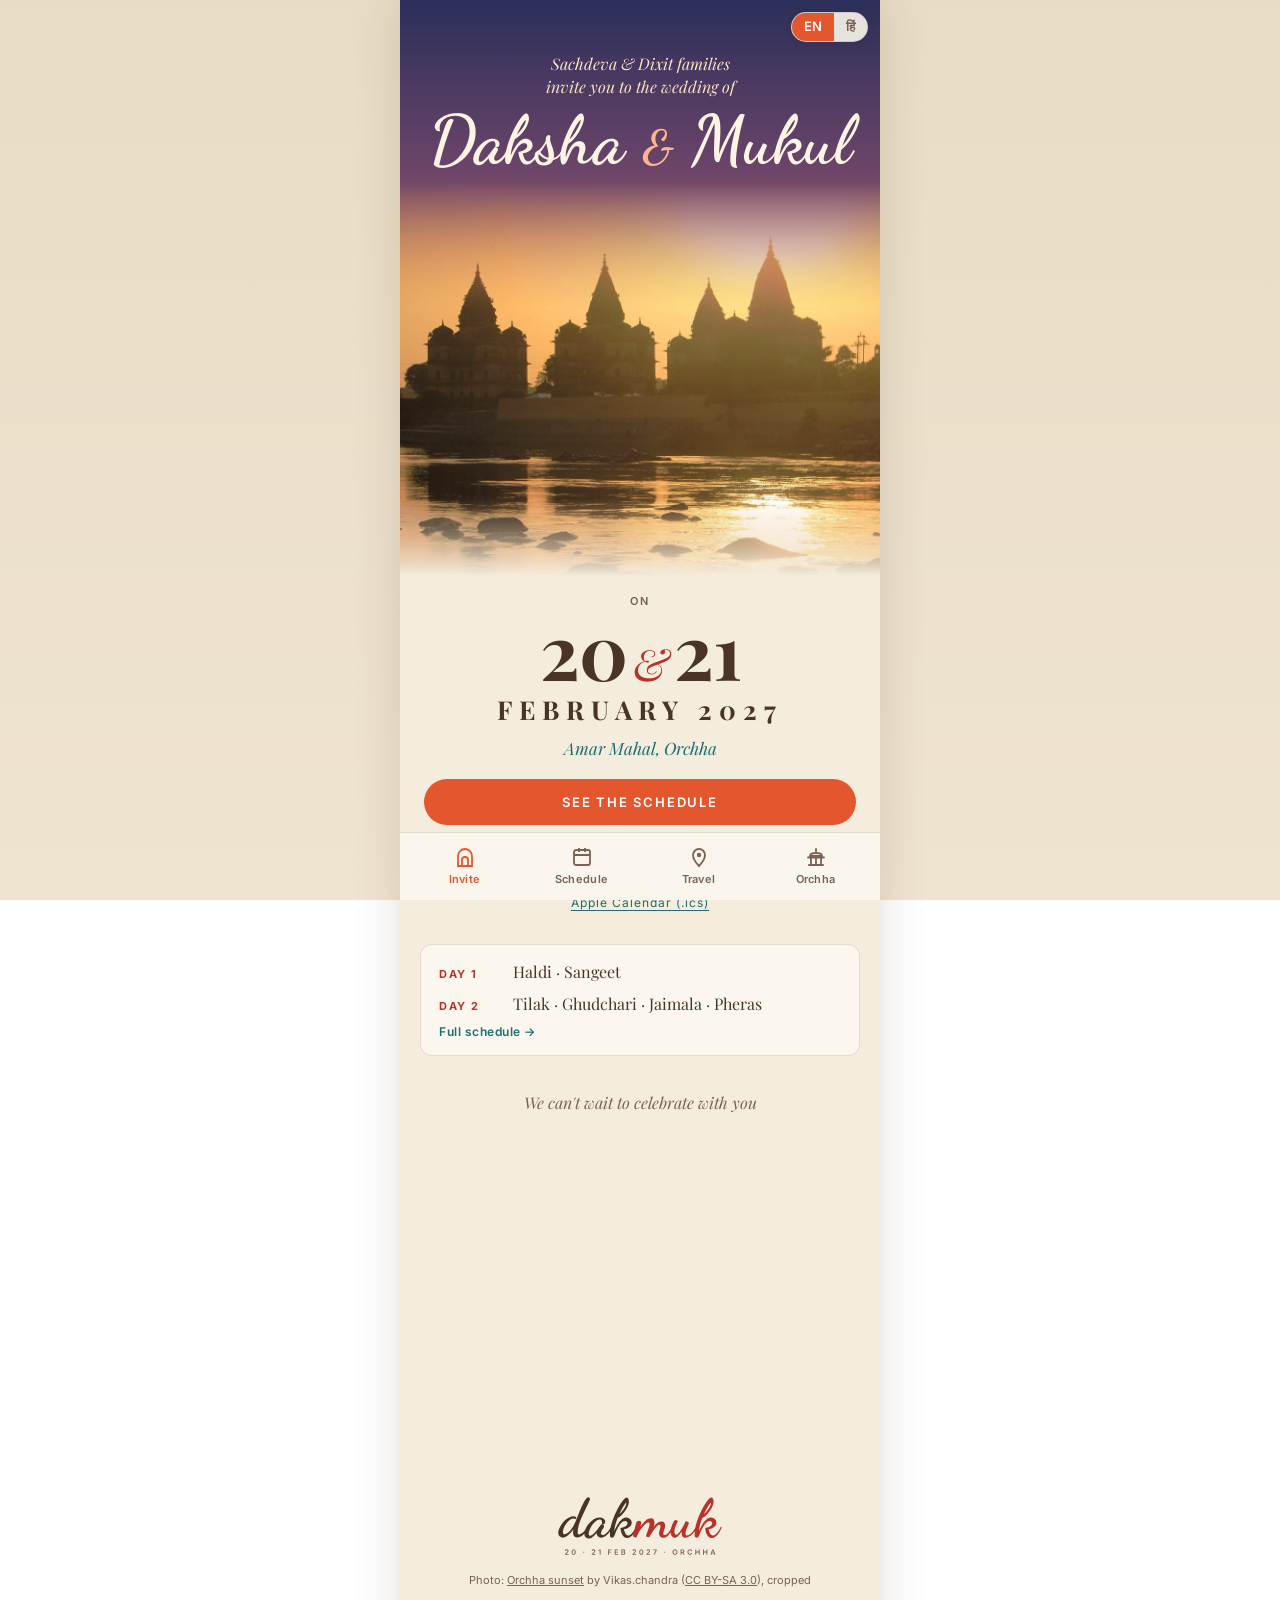
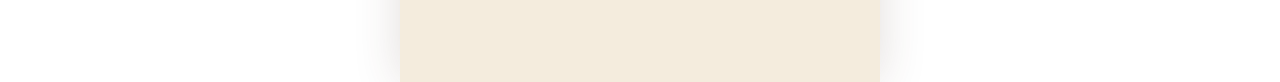
==== index.html @ 47b71c7d "Use Orchha sunset photo in hero and suggest trains on travel page Replace the drawn chhatri skyline " ====
<!DOCTYPE html>
<html lang="en">
<head>
  <meta charset="UTF-8" />
  <meta name="viewport" content="width=device-width, initial-scale=1.0, viewport-fit=cover" />
  <title>Daksha & Mukul — Wedding</title>
  <meta name="description" content="Sachdeva & Dixit families invite you — 20th & 21st February 2027, Amar Mahal, Orchha" />
  <meta property="og:title" content="Daksha & Mukul's Wedding" />
  <meta property="og:description" content="Sachdeva & Dixit families invite you — 20th & 21st February 2027, Amar Mahal, Orchha" />
  <meta property="og:type" content="website" />
  <meta property="og:url" content="https://dakmuk.in/" />
  <meta property="og:image" content="https://dakmuk.in/assets/img/og-chhatris.jpg" />
  <meta property="og:image:width" content="1200" />
  <meta property="og:image:height" content="630" />
  <meta name="theme-color" content="#2b2f5a" />
  <link rel="icon" href="data:image/svg+xml,%3Csvg xmlns='http://www.w3.org/2000/svg' viewBox='0 0 120 110'%3E%3Cg fill='%23b8322a'%3E%3Crect x='18' y='98' width='84' height='10'/%3E%3Crect x='27' y='60' width='6' height='38'/%3E%3Crect x='47' y='60' width='6' height='38'/%3E%3Crect x='67' y='60' width='6' height='38'/%3E%3Crect x='87' y='60' width='6' height='38'/%3E%3Cpath d='M12 62 L108 62 L99 54 L21 54 Z'/%3E%3Cpath d='M28 54 C28 22, 92 22, 92 54 Z'/%3E%3Ccircle cx='60' cy='14' r='5'/%3E%3C/g%3E%3C/svg%3E" />
  <link rel="alternate" hreflang="hi" href="https://dakmuk.in/hi/" />
  <link rel="preconnect" href="https://fonts.googleapis.com" />
  <link rel="preconnect" href="https://fonts.gstatic.com" crossorigin />
  <link href="https://fonts.googleapis.com/css2?family=Playfair+Display:ital,wght@0,400;0,700;1,400&family=Dancing+Script:wght@600;700&family=Inter:wght@400;500;600;700&display=swap" rel="stylesheet" />
  <link rel="stylesheet" href="/assets/site.css" />
</head>
<body>

  <nav class="lang-switch" aria-label="Language">
    <a href="/" aria-current="true">EN</a>
    <a href="/hi/" lang="hi" hreflang="hi">हिं</a>
  </nav>

  <!-- Falling palash petals -->
  <div class="petals" aria-hidden="true">
    <div class="petal"></div><div class="petal"></div><div class="petal"></div>
    <div class="petal"></div><div class="petal"></div><div class="petal"></div>
  </div>

  <main>
    <!-- Dusk over the chhatris -->
    <header class="hero">
      <p class="invite-line rise">Sachdeva &amp; Dixit families<br>invite you to the wedding of</p>
      <h1 class="names rise rise-2">Daksha <span>&amp;</span> Mukul</h1>
    </header>

    <!-- Date -->
    <div class="date-block rise rise-3">
      <p class="kicker">on</p>
      <p class="date-big">20<span>&amp;</span>21</p>
      <p class="date-month">FEBRUARY 2027</p>
      <p class="place">Amar Mahal, Orchha</p>
    </div>

    <div class="actions">
      <a class="btn btn-fill" href="/schedule/">See the schedule</a>
      <a class="btn btn-line" href="https://calendar.google.com/calendar/render?action=TEMPLATE&amp;text=Daksha+%26+Mukul%27s+Wedding&amp;dates=20270220/20270222&amp;ctz=Asia/Kolkata&amp;details=Sachdeva+%26+Dixit+families+invite+you+to+the+wedding.+Schedule+at+dakmuk.in&amp;location=Amar+Mahal%2C+Orchha%2C+Madhya+Pradesh" target="_blank" rel="noopener">Add to Google Calendar</a>
      <button class="text-link" id="ics-btn" type="button">Apple Calendar (.ics)</button>
    </div>

    <!-- Two days at a glance -->
    <a class="glance" href="/schedule/">
      <div class="glance-row"><b>Day 1</b><span>Haldi · Sangeet</span></div>
      <div class="glance-row"><b>Day 2</b><span>Tilak · Ghudchari · Jaimala · Pheras</span></div>
      <span class="glance-more">Full schedule →</span>
    </a>

    <p class="closing-line">We can't wait to celebrate with you</p>

    <!-- Daksha & Mukul in the grass -->
    <div class="couple" id="couple">
      <img src="/couple.jpg" alt="Daksha and Mukul lying in the grass — illustration by Daksha" />
      <p class="couple-hint">tap us ♥</p>
    </div>

    <footer class="footer">
      <img class="logo" src="/assets/logo-lockup.svg" alt="dakmuk — 20 · 21 Feb 2027 · Orchha" width="170" height="64" />
      <p class="photo-credit">Photo: <a href="https://commons.wikimedia.org/wiki/File:Orchha_sunset.jpg" target="_blank" rel="noopener">Orchha sunset</a> by Vikas.chandra (<a href="https://creativecommons.org/licenses/by-sa/3.0/" target="_blank" rel="noopener">CC BY-SA 3.0</a>), cropped</p>
    </footer>
  </main>

  <nav class="tabbar" aria-label="Pages">
    <a class="tab" href="/" aria-current="page"><svg aria-hidden="true"><use href="/assets/icons.svg#i-invite" /></svg>Invite</a>
    <a class="tab" href="/schedule/"><svg aria-hidden="true"><use href="/assets/icons.svg#i-cal" /></svg>Schedule</a>
    <a class="tab" href="/travel/"><svg aria-hidden="true"><use href="/assets/icons.svg#i-pin" /></svg>Travel</a>
    <a class="tab" href="/orchha/"><svg aria-hidden="true"><use href="/assets/icons.svg#i-chhatri" /></svg>Orchha</a>
  </nav>

  <script src="/assets/site.js"></script>
</body>
</html>
---- assets/site.css ----
/* dakmuk.in — wedding site
   Palash & stone: plaster and sandstone grounds, palash orange for actions and petals,
   sindoor for headings, peacock teal for small details. Day 1 mustard, Day 2 sindoor. */

:root {
  --plaster: #f4ecdd;
  --whitewash: #fbf7ee;
  --sand: #c9a36a;
  --ink: #4a3426;
  --ink-soft: #7a6252;
  --palash: #e4572e;
  --sindoor: #b8322a;
  --peacock: #1f6e73;
  --mustard-wash: #f7e6ad;
  --sindoor-wash: #f4d8cd;
  --rule: rgba(74, 52, 38, 0.14);

  --serif: 'Playfair Display', Georgia, serif;
  --script: 'Dancing Script', 'Brush Script MT', cursive;
  --sans: 'Inter', system-ui, -apple-system, sans-serif;

  --tabbar-h: 64px;
}

*, *::before, *::after { box-sizing: border-box; margin: 0; padding: 0; }

/* Sandstone backdrop behind the centred column on wide screens */
html { background: linear-gradient(180deg, #e9dcc4 0%, #efe4d0 100%) fixed; }

body {
  max-width: 480px;
  min-height: 100vh;
  margin: 0 auto;
  background: var(--plaster);
  color: var(--ink);
  font-family: var(--serif);
  -webkit-font-smoothing: antialiased;
}
@media (min-width: 500px) { body { box-shadow: 0 0 44px rgba(74, 52, 38, 0.16); } }

img { max-width: 100%; display: block; }
a { color: inherit; }

main {
  padding-bottom: calc(var(--tabbar-h) + env(safe-area-inset-bottom, 0px) + 24px);
  overflow-x: hidden;
}

/* ── Shared type ── */
.kicker {
  font-family: var(--sans); font-size: 11px; font-weight: 600;
  letter-spacing: 2.5px; text-transform: uppercase; color: var(--ink-soft);
}
.script-title {
  font-family: var(--script); font-weight: 700; color: var(--sindoor);
  font-size: clamp(42px, 12vw, 52px); line-height: 1;
}
.page-head { text-align: center; padding: 34px 20px 14px; display: grid; gap: 4px; }
.note { font-style: italic; font-size: 14px; color: var(--ink-soft); text-align: center; padding: 6px 24px 0; }

/* ── Buttons ── */
.actions { display: grid; gap: 10px; padding: 20px 24px 0; }
.btn {
  display: block; width: 100%; text-align: center; text-decoration: none; cursor: pointer;
  font-family: var(--sans); font-size: 13px; font-weight: 600; letter-spacing: 1.8px; text-transform: uppercase;
  padding: 14px 16px; border-radius: 999px; border: 1px solid transparent;
  transition: opacity 0.15s;
}
.btn:active { opacity: 0.75; }
.btn:focus-visible, .tab:focus-visible, .text-link:focus-visible { outline: 2px solid var(--peacock); outline-offset: 3px; }
.btn-fill { background: var(--palash); color: #fff; }
.btn-line { background: transparent; border-color: rgba(74, 52, 38, 0.35); color: var(--ink); }
.text-link {
  background: none; border: none; cursor: pointer; justify-self: center;
  font-family: var(--sans); font-size: 12px; letter-spacing: 1px; color: var(--peacock);
  text-decoration: underline; text-underline-offset: 3px; padding: 4px;
}

/* ── Bottom tab bar ── */
.tabbar {
  position: fixed; bottom: 0; left: 50%; transform: translateX(-50%);
  width: min(100%, 480px); z-index: 20;
  display: grid; grid-template-columns: repeat(4, 1fr);
  padding: 8px 6px calc(10px + env(safe-area-inset-bottom, 0px));
  background: rgba(251, 247, 238, 0.94);
  -webkit-backdrop-filter: blur(10px); backdrop-filter: blur(10px);
  border-top: 1px solid var(--rule);
}
.tab {
  display: grid; justify-items: center; gap: 3px; text-decoration: none;
  font-family: var(--sans); font-size: 11px; font-weight: 600; letter-spacing: 0.3px;
  color: var(--ink-soft); padding: 4px 0;
}
.tab svg { width: 24px; height: 24px; }
.tab[aria-current="page"] { color: var(--palash); }

/* ── Falling palash petals ── */
.petals { position: fixed; inset: 0; pointer-events: none; z-index: 5; overflow: hidden; }
.petal {
  position: absolute; top: -20px; width: 13px; height: 7px;
  border-radius: 0 100% 0 100%;
  background: linear-gradient(135deg, #f06a35, var(--palash) 60%, #c9441f);
  opacity: 0;
  animation: fall linear infinite;
}
@keyframes fall {
  0%   { transform: translateY(-3vh) translateX(0) rotate(0deg); opacity: 0; }
  8%   { opacity: 0.9; }
  85%  { opacity: 0.75; }
  100% { transform: translateY(105vh) translateX(52px) rotate(340deg); opacity: 0; }
}
.petal:nth-child(1) { left: 7%;  animation-duration: 12s; animation-delay: 0s; }
.petal:nth-child(2) { left: 22%; animation-duration: 15s; animation-delay: 4s; }
.petal:nth-child(3) { left: 38%; animation-duration: 13s; animation-delay: 8s; }
.petal:nth-child(4) { left: 55%; animation-duration: 16s; animation-delay: 2s; }
.petal:nth-child(5) { left: 70%; animation-duration: 11s; animation-delay: 6s; }
.petal:nth-child(6) { left: 86%; animation-duration: 14s; animation-delay: 10s; }

/* ── Invite ── */
.hero {
  position: relative; text-align: center; color: #fff4e4;
  background: linear-gradient(180deg, #2b2f5a 0%, #6d4569 30%, #d9814f 52%, #f0b26a 78%, var(--plaster) 100%);
  min-height: clamp(440px, 64svh, 580px);
  padding: 52px 20px 0;
  display: grid; align-content: start; gap: 10px;
}
/* Chhatris on the Betwa at sunset, fading into the dusk sky above and plaster below */
.hero::before {
  content: ''; position: absolute; left: 0; right: 0; bottom: 0;
  aspect-ratio: 1000 / 818;
  background: url(/assets/img/hero-chhatris.jpg) center / cover;
  -webkit-mask-image: linear-gradient(180deg, transparent 0%, #000 32%, #000 80%, transparent 100%);
  mask-image: linear-gradient(180deg, transparent 0%, #000 32%, #000 80%, transparent 100%);
  pointer-events: none;
}
.hero > * { position: relative; }
.hero .invite-line { font-style: italic; font-size: clamp(14px, 4vw, 16px); line-height: 1.45; color: #fbe3c6; }
.hero .names { font-family: var(--script); font-weight: 700; font-size: clamp(54px, 16vw, 68px); line-height: 0.95; }
.hero .names span { color: #ffb48f; font-size: 0.68em; }

.date-block { text-align: center; padding: 18px 20px 0; display: grid; gap: 4px; }
.date-big { font-weight: 700; font-size: clamp(60px, 18vw, 76px); line-height: 1; letter-spacing: -1px; }
.date-big span { font-weight: 400; font-style: italic; color: var(--sindoor); font-size: 0.58em; margin: 0 6px; }
.date-month { font-weight: 700; font-size: clamp(20px, 6vw, 26px); letter-spacing: 7px; }
.place { font-style: italic; color: var(--peacock); font-size: 17px; margin-top: 6px; }

.glance {
  margin: 30px 20px 0; padding: 16px 18px; border-radius: 12px;
  background: var(--whitewash); border: 1px solid var(--rule);
  display: grid; gap: 10px; text-decoration: none;
}
.glance-row { display: grid; grid-template-columns: 64px 1fr; gap: 10px; align-items: baseline; }
.glance-row b { font-family: var(--sans); font-size: 11px; font-weight: 700; letter-spacing: 1.5px; text-transform: uppercase; color: var(--sindoor); }
.glance-row span { font-size: 16px; line-height: 1.35; }
.glance-more { font-family: var(--sans); font-size: 12px; font-weight: 600; color: var(--peacock); letter-spacing: 0.5px; }

.closing-line { text-align: center; font-style: italic; font-size: 16px; color: var(--ink-soft); padding: 36px 24px 8px; }
.couple { position: relative; cursor: pointer; }
.couple img {
  width: 100%;
  -webkit-mask-image: linear-gradient(180deg, transparent 0%, black 20%, black 86%, transparent 100%);
  mask-image: linear-gradient(180deg, transparent 0%, black 20%, black 86%, transparent 100%);
}
.couple-hint { position: absolute; bottom: 12px; left: 0; right: 0; text-align: center; font-style: italic; font-size: 11px; color: rgba(255, 255, 255, 0.8); pointer-events: none; }
.heart { position: absolute; font-size: 18px; pointer-events: none; z-index: 6; animation: floatUp 1.2s ease-out forwards; }
@keyframes floatUp { from { transform: translateY(0) scale(0.7); opacity: 1; } to { transform: translateY(-80px) scale(1.5); opacity: 0; } }

/* ── Schedule ── */
.day { margin: 0 18px; }
.day .arch { display: block; width: 100%; height: 44px; }
.day-body { padding: 0 18px 12px; border-radius: 0 0 12px 12px; margin-top: -1px; }
.day-one .arch { fill: var(--mustard-wash); }
.day-one .day-body { background: var(--mustard-wash); }
.day-two .arch { fill: var(--sindoor-wash); }
.day-two .day-body { background: var(--sindoor-wash); }
.day-label { text-align: center; font-family: var(--sans); font-size: 11px; font-weight: 700; letter-spacing: 2px; text-transform: uppercase; color: var(--sindoor); margin-top: -14px; position: relative; }
.day-date { text-align: center; font-weight: 700; font-size: 21px; margin: 2px 0 8px; }
.event-list { list-style: none; }
.event { display: flex; justify-content: space-between; align-items: baseline; gap: 12px; padding: 10px 2px; border-top: 1px solid var(--rule); }
.event-name { font-size: 19px; }
.event-time { font-family: var(--sans); font-size: 12px; color: var(--ink-soft); white-space: nowrap; }
.frieze { margin: 16px 18px; height: 40px; border-radius: 6px; background: url(/assets/img/frieze.jpg) center / cover; }

/* ── Travel ── */
.jharokha { margin: 6px 22px 0; text-decoration: none; display: block; }
.jharokha .roof { display: block; width: 100%; height: auto; fill: var(--sand); }
.map {
  position: relative; height: 180px; margin: -2px 12px 0;
  border: 2px solid var(--sand); border-top: 0; border-radius: 0 0 6px 6px;
  background: linear-gradient(160deg, #e3ead3, #f1ead6); overflow: hidden;
}
.map svg { position: absolute; inset: 0; width: 100%; height: 100%; }
.map-label {
  position: absolute; font-family: var(--sans); font-size: 11px; font-weight: 600;
  color: var(--ink); background: rgba(251, 247, 238, 0.88); padding: 2px 6px; border-radius: 4px; white-space: nowrap;
}
.map-label.soft { color: var(--peacock); }
.map-label.plain { background: none; color: var(--peacock); font-style: italic; }

.rows { padding: 18px 0 0; }
.row { display: flex; gap: 14px; align-items: flex-start; padding: 16px 22px; border-top: 1px solid var(--rule); }
.row .ic { width: 40px; height: 40px; border-radius: 50%; background: var(--sindoor-wash); color: var(--sindoor); display: grid; place-items: center; flex-shrink: 0; }
.row .ic svg { width: 22px; height: 22px; }
.row h3 { font-family: var(--sans); font-size: 12px; font-weight: 700; letter-spacing: 1.5px; text-transform: uppercase; margin-bottom: 3px; }
.row p { font-family: var(--sans); font-size: 15px; line-height: 1.5; color: var(--ink-soft); }
.row p + p, .row ul + p { margin-top: 8px; }
.trains { list-style: none; margin-top: 8px; display: grid; gap: 6px; font-family: var(--sans); font-size: 15px; line-height: 1.4; color: var(--ink-soft); }
.trains b { color: var(--ink); font-weight: 600; }

/* ── Orchha ── */
.photo-hero {
  min-height: 300px; display: grid; align-content: end; gap: 2px; padding: 0 22px 22px; color: #fff4e4;
  background: linear-gradient(180deg, rgba(30, 20, 15, 0) 30%, rgba(30, 20, 15, 0.72) 100%),
    url(/assets/img/chhatris.jpg) center 40% / cover, #6d4569;
}
.photo-hero .kicker { color: #fbe3c6; }
.photo-hero .script-title { color: #fff4e4; font-size: clamp(54px, 16vw, 66px); }
.prose { padding: 22px 22px 0; display: grid; gap: 14px; font-size: 17px; line-height: 1.65; }
.section-title { font-family: var(--script); font-weight: 700; font-size: 36px; color: var(--sindoor); padding: 34px 22px 10px; line-height: 1.1; }
.place-card { display: grid; grid-template-columns: 96px 1fr; gap: 14px; padding: 14px 22px; border-top: 1px solid var(--rule); align-items: start; }
.place-card.no-photo { grid-template-columns: 1fr; }
.place-card img { width: 96px; height: 80px; object-fit: cover; border-radius: 8px; }
.place-card h3 { font-family: var(--sans); font-size: 12px; font-weight: 700; letter-spacing: 1.5px; text-transform: uppercase; margin-bottom: 3px; }
.place-card p { font-family: var(--sans); font-size: 15px; line-height: 1.5; color: var(--ink-soft); }
.place-card .dist { color: var(--peacock); font-weight: 600; }
.credits { padding: 30px 22px 0; font-family: var(--sans); font-size: 11px; line-height: 1.6; color: var(--ink-soft); }
.credits a { color: var(--ink-soft); }

/* ── Footer ── */
.footer { text-align: center; padding: 34px 20px 6px; display: grid; justify-items: center; }
.footer .logo { width: 170px; height: auto; }
.photo-credit { margin-top: 14px; font-family: var(--sans); font-size: 11px; line-height: 1.5; color: var(--ink-soft); }
.photo-credit a { color: var(--ink-soft); }

/* ── Motion ── */
.rise { animation: rise 0.7s ease-out both; }
.rise-2 { animation-delay: 0.15s; }
.rise-3 { animation-delay: 0.3s; }
@keyframes rise { from { opacity: 0; transform: translateY(12px); } to { opacity: 1; transform: none; } }

@media (prefers-reduced-motion: reduce) {
  .petal { animation: none; display: none; }
  .rise { animation: none; }
}

/* Wikipedia / map links under each place */
.links { display: flex; flex-wrap: wrap; gap: 6px; margin-top: 8px; }
.links a {
  font-family: var(--sans); font-size: 12px; font-weight: 600; text-decoration: none;
  padding: 5px 10px; border-radius: 999px; white-space: nowrap;
}
.links a:focus-visible { outline: 2px solid var(--peacock); outline-offset: 2px; }
.chip-wiki { color: var(--peacock); border: 1px solid rgba(31, 110, 115, 0.35); }
.chip-map { color: var(--sindoor); border: 1px solid rgba(184, 50, 42, 0.35); }

/* ── Language switch (EN | हिं) ── */
.lang-switch {
  position: fixed; z-index: 25;
  top: calc(env(safe-area-inset-top, 0px) + 12px);
  right: max(12px, calc(50% - 240px + 12px));
  display: flex; border-radius: 999px; overflow: hidden;
  background: rgba(251, 247, 238, 0.9);
  -webkit-backdrop-filter: blur(8px); backdrop-filter: blur(8px);
  border: 1px solid var(--rule);
  box-shadow: 0 2px 10px rgba(40, 25, 15, 0.12);
}
.lang-switch a {
  font-family: 'Inter', 'Noto Sans Devanagari', system-ui, sans-serif;
  font-size: 13px; font-weight: 600; text-decoration: none;
  color: var(--ink-soft); padding: 6px 12px; line-height: 1.2;
}
.lang-switch a[aria-current="true"] { background: var(--palash); color: #fff; }
.lang-switch a:focus-visible { outline: 2px solid var(--peacock); outline-offset: -2px; }

/* ── Hindi pages: Devanagari faces, no letter-spacing (it breaks the shirorekha) ── */
html[lang="hi"] {
  --serif: 'Tiro Devanagari Hindi', 'Playfair Display', Georgia, serif;
  --script: 'Kalam', 'Tiro Devanagari Hindi', cursive;
  --sans: 'Noto Sans Devanagari', 'Inter', system-ui, sans-serif;
}
html[lang="hi"] :is(.kicker, .day-label, .row h3, .place-card h3, .btn, .glance-row b, .glance-more, .tab, .date-month, .date-big, .links a, .text-link) {
  letter-spacing: 0; text-transform: none;
}
html[lang="hi"] .kicker { font-size: 13px; }
html[lang="hi"] .btn { font-size: 15px; padding: 12px 16px; }
html[lang="hi"] .row h3, html[lang="hi"] .place-card h3 { font-size: 15px; }
html[lang="hi"] .day-label { font-size: 13px; }
html[lang="hi"] .tab { font-size: 12px; }
html[lang="hi"] .hero .names { line-height: 1.15; font-size: clamp(50px, 15vw, 62px); }
html[lang="hi"] .hero .invite-line { font-style: normal; font-size: clamp(15px, 4.4vw, 17px); }
html[lang="hi"] .script-title { line-height: 1.2; }
html[lang="hi"] .section-title { font-size: 32px; }
html[lang="hi"] .date-month { font-size: clamp(22px, 6.5vw, 28px); }
html[lang="hi"] :is(.place, .note, .closing-line) { font-style: normal; }
html[lang="hi"] .prose { font-size: 18px; line-height: 1.8; }
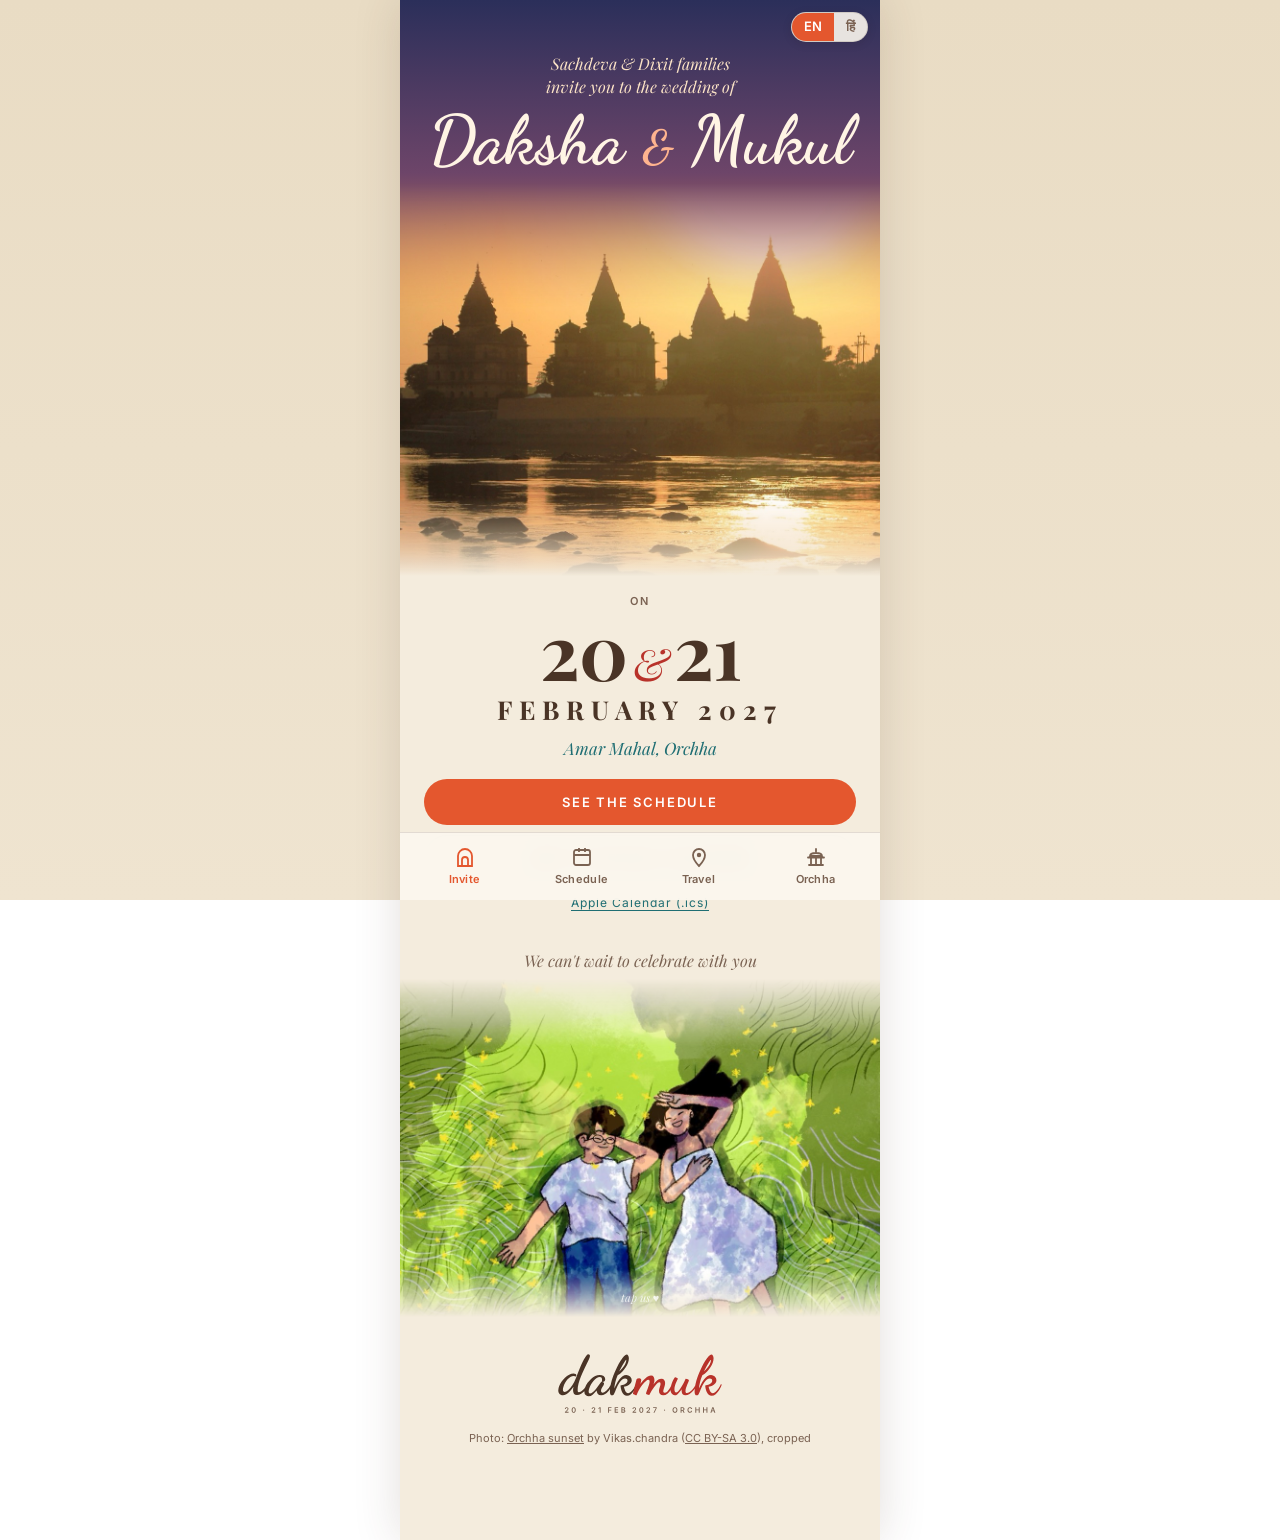
==== commit 8e88b908: "Remove the day-at-a-glance card from the home pages Co-Authored-By: Claude Opus 5.5 <noreply@anthrop" ====
--- a/index.html
+++ b/index.html
@@ -54,13 +54,6 @@
       <button class="text-link" id="ics-btn" type="button">Apple Calendar (.ics)</button>
     </div>
 
-    <!-- Two days at a glance -->
-    <a class="glance" href="/schedule/">
-      <div class="glance-row"><b>Day 1</b><span>Haldi · Sangeet</span></div>
-      <div class="glance-row"><b>Day 2</b><span>Tilak · Ghudchari · Jaimala · Pheras</span></div>
-      <span class="glance-more">Full schedule →</span>
-    </a>
-
     <p class="closing-line">We can't wait to celebrate with you</p>
 
     <!-- Daksha & Mukul in the grass -->
--- a/assets/site.css
+++ b/assets/site.css
@@ -143,16 +143,6 @@
 .date-big span { font-weight: 400; font-style: italic; color: var(--sindoor); font-size: 0.58em; margin: 0 6px; }
 .date-month { font-weight: 700; font-size: clamp(20px, 6vw, 26px); letter-spacing: 7px; }
 .place { font-style: italic; color: var(--peacock); font-size: 17px; margin-top: 6px; }
-
-.glance {
-  margin: 30px 20px 0; padding: 16px 18px; border-radius: 12px;
-  background: var(--whitewash); border: 1px solid var(--rule);
-  display: grid; gap: 10px; text-decoration: none;
-}
-.glance-row { display: grid; grid-template-columns: 64px 1fr; gap: 10px; align-items: baseline; }
-.glance-row b { font-family: var(--sans); font-size: 11px; font-weight: 700; letter-spacing: 1.5px; text-transform: uppercase; color: var(--sindoor); }
-.glance-row span { font-size: 16px; line-height: 1.35; }
-.glance-more { font-family: var(--sans); font-size: 12px; font-weight: 600; color: var(--peacock); letter-spacing: 0.5px; }
 
 .closing-line { text-align: center; font-style: italic; font-size: 16px; color: var(--ink-soft); padding: 36px 24px 8px; }
 .couple { position: relative; cursor: pointer; }
@@ -278,7 +268,7 @@
   --script: 'Kalam', 'Tiro Devanagari Hindi', cursive;
   --sans: 'Noto Sans Devanagari', 'Inter', system-ui, sans-serif;
 }
-html[lang="hi"] :is(.kicker, .day-label, .row h3, .place-card h3, .btn, .glance-row b, .glance-more, .tab, .date-month, .date-big, .links a, .text-link) {
+html[lang="hi"] :is(.kicker, .day-label, .row h3, .place-card h3, .btn, .tab, .date-month, .date-big, .links a, .text-link) {
   letter-spacing: 0; text-transform: none;
 }
 html[lang="hi"] .kicker { font-size: 13px; }
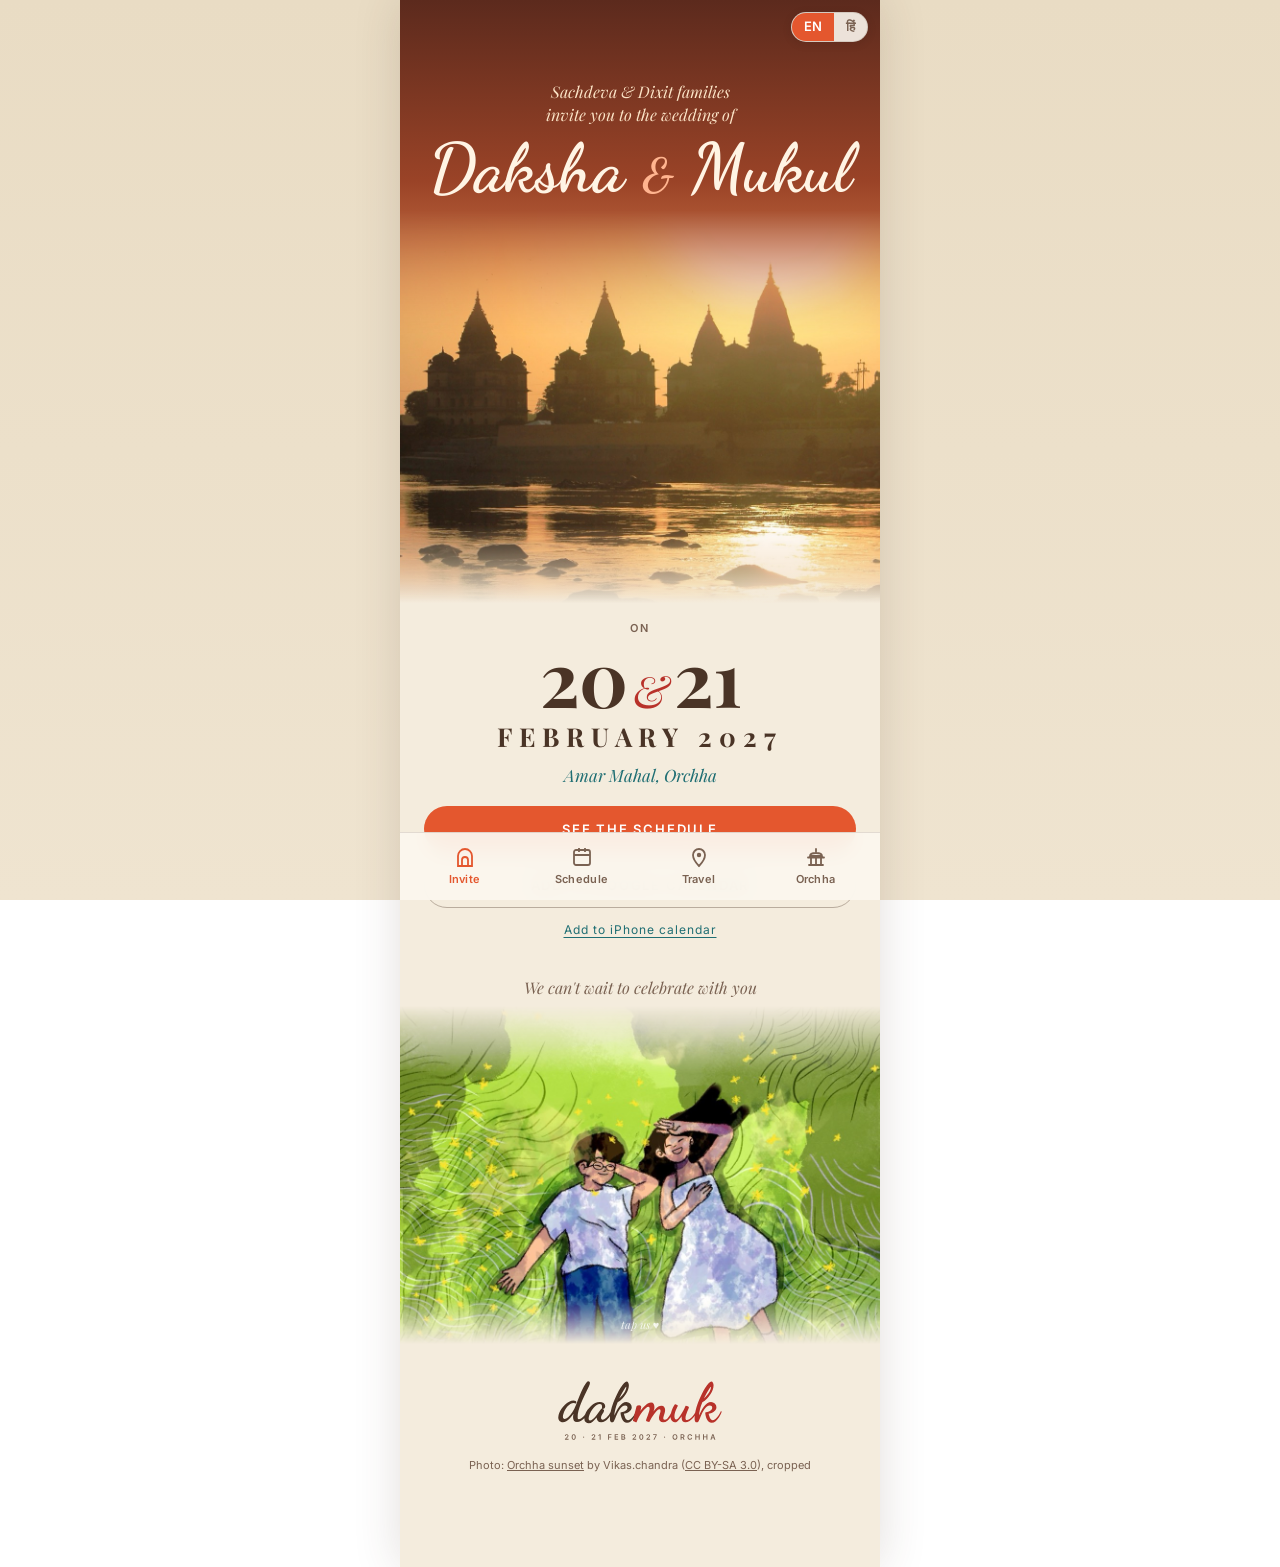
==== commit c7772b49: "Text fixes across EN/HI pages and warm sunset hero - Hindi invite line reordered (दक्षा संग मुकुल), " ====
--- a/index.html
+++ b/index.html
@@ -3,16 +3,16 @@
 <head>
   <meta charset="UTF-8" />
   <meta name="viewport" content="width=device-width, initial-scale=1.0, viewport-fit=cover" />
-  <title>Daksha & Mukul — Wedding</title>
-  <meta name="description" content="Sachdeva & Dixit families invite you — 20th & 21st February 2027, Amar Mahal, Orchha" />
+  <title>Daksha & Mukul's Wedding</title>
+  <meta name="description" content="Sachdeva & Dixit families invite you — 20 & 21 February 2027, Amar Mahal, Orchha" />
   <meta property="og:title" content="Daksha & Mukul's Wedding" />
-  <meta property="og:description" content="Sachdeva & Dixit families invite you — 20th & 21st February 2027, Amar Mahal, Orchha" />
+  <meta property="og:description" content="Sachdeva & Dixit families invite you — 20 & 21 February 2027, Amar Mahal, Orchha" />
   <meta property="og:type" content="website" />
   <meta property="og:url" content="https://dakmuk.in/" />
   <meta property="og:image" content="https://dakmuk.in/assets/img/og-chhatris.jpg" />
   <meta property="og:image:width" content="1200" />
   <meta property="og:image:height" content="630" />
-  <meta name="theme-color" content="#2b2f5a" />
+  <meta name="theme-color" content="#5c2a1d" />
   <link rel="icon" href="data:image/svg+xml,%3Csvg xmlns='http://www.w3.org/2000/svg' viewBox='0 0 120 110'%3E%3Cg fill='%23b8322a'%3E%3Crect x='18' y='98' width='84' height='10'/%3E%3Crect x='27' y='60' width='6' height='38'/%3E%3Crect x='47' y='60' width='6' height='38'/%3E%3Crect x='67' y='60' width='6' height='38'/%3E%3Crect x='87' y='60' width='6' height='38'/%3E%3Cpath d='M12 62 L108 62 L99 54 L21 54 Z'/%3E%3Cpath d='M28 54 C28 22, 92 22, 92 54 Z'/%3E%3Ccircle cx='60' cy='14' r='5'/%3E%3C/g%3E%3C/svg%3E" />
   <link rel="alternate" hreflang="hi" href="https://dakmuk.in/hi/" />
   <link rel="preconnect" href="https://fonts.googleapis.com" />
@@ -51,7 +51,7 @@
     <div class="actions">
       <a class="btn btn-fill" href="/schedule/">See the schedule</a>
       <a class="btn btn-line" href="https://calendar.google.com/calendar/render?action=TEMPLATE&amp;text=Daksha+%26+Mukul%27s+Wedding&amp;dates=20270220/20270222&amp;ctz=Asia/Kolkata&amp;details=Sachdeva+%26+Dixit+families+invite+you+to+the+wedding.+Schedule+at+dakmuk.in&amp;location=Amar+Mahal%2C+Orchha%2C+Madhya+Pradesh" target="_blank" rel="noopener">Add to Google Calendar</a>
-      <button class="text-link" id="ics-btn" type="button">Apple Calendar (.ics)</button>
+      <button class="text-link" id="ics-btn" type="button">Add to iPhone calendar</button>
     </div>
 
     <p class="closing-line">We can't wait to celebrate with you</p>
--- a/assets/site.css
+++ b/assets/site.css
@@ -56,6 +56,14 @@
   font-size: clamp(42px, 12vw, 52px); line-height: 1;
 }
 .page-head { text-align: center; padding: 34px 20px 14px; display: grid; gap: 4px; }
+
+/* Small logo at the top of inner pages, tapping back to the invite */
+.top-logo { display: block; width: 96px; margin: 18px auto 0; padding: 8px 0; }
+.top-logo img { width: 96px; height: auto; }
+.top-logo:focus-visible { outline: 2px solid var(--peacock); outline-offset: 2px; border-radius: 4px; }
+.top-logo + .page-head { padding-top: 14px; }
+.top-logo.on-photo { position: absolute; top: 10px; left: 50%; transform: translateX(-50%); margin: 0; }
+.top-logo.on-photo img { filter: drop-shadow(0 1px 6px rgba(30, 20, 15, 0.5)); }
 .note { font-style: italic; font-size: 14px; color: var(--ink-soft); text-align: center; padding: 6px 24px 0; }
 
 /* ── Buttons ── */
@@ -119,9 +127,9 @@
 /* ── Invite ── */
 .hero {
   position: relative; text-align: center; color: #fff4e4;
-  background: linear-gradient(180deg, #2b2f5a 0%, #6d4569 30%, #d9814f 52%, #f0b26a 78%, var(--plaster) 100%);
-  min-height: clamp(440px, 64svh, 580px);
-  padding: 52px 20px 0;
+  background: linear-gradient(180deg, #5c2a1d 0%, #9a4327 30%, #d9814f 52%, #f0b26a 78%, var(--plaster) 100%);
+  min-height: clamp(470px, 67svh, 610px);
+  padding: 80px 20px 0;
   display: grid; align-content: start; gap: 10px;
 }
 /* Chhatris on the Betwa at sunset, fading into the dusk sky above and plaster below */
@@ -199,9 +207,10 @@
 
 /* ── Orchha ── */
 .photo-hero {
+  position: relative;
   min-height: 300px; display: grid; align-content: end; gap: 2px; padding: 0 22px 22px; color: #fff4e4;
-  background: linear-gradient(180deg, rgba(30, 20, 15, 0) 30%, rgba(30, 20, 15, 0.72) 100%),
-    url(/assets/img/chhatris.jpg) center 40% / cover, #6d4569;
+  background: linear-gradient(180deg, rgba(30, 20, 15, 0.55) 0%, rgba(30, 20, 15, 0) 24%, rgba(30, 20, 15, 0) 30%, rgba(30, 20, 15, 0.72) 100%),
+    url(/assets/img/chhatris.jpg) center 40% / cover, #5c2a1d;
 }
 .photo-hero .kicker { color: #fbe3c6; }
 .photo-hero .script-title { color: #fff4e4; font-size: clamp(54px, 16vw, 66px); }
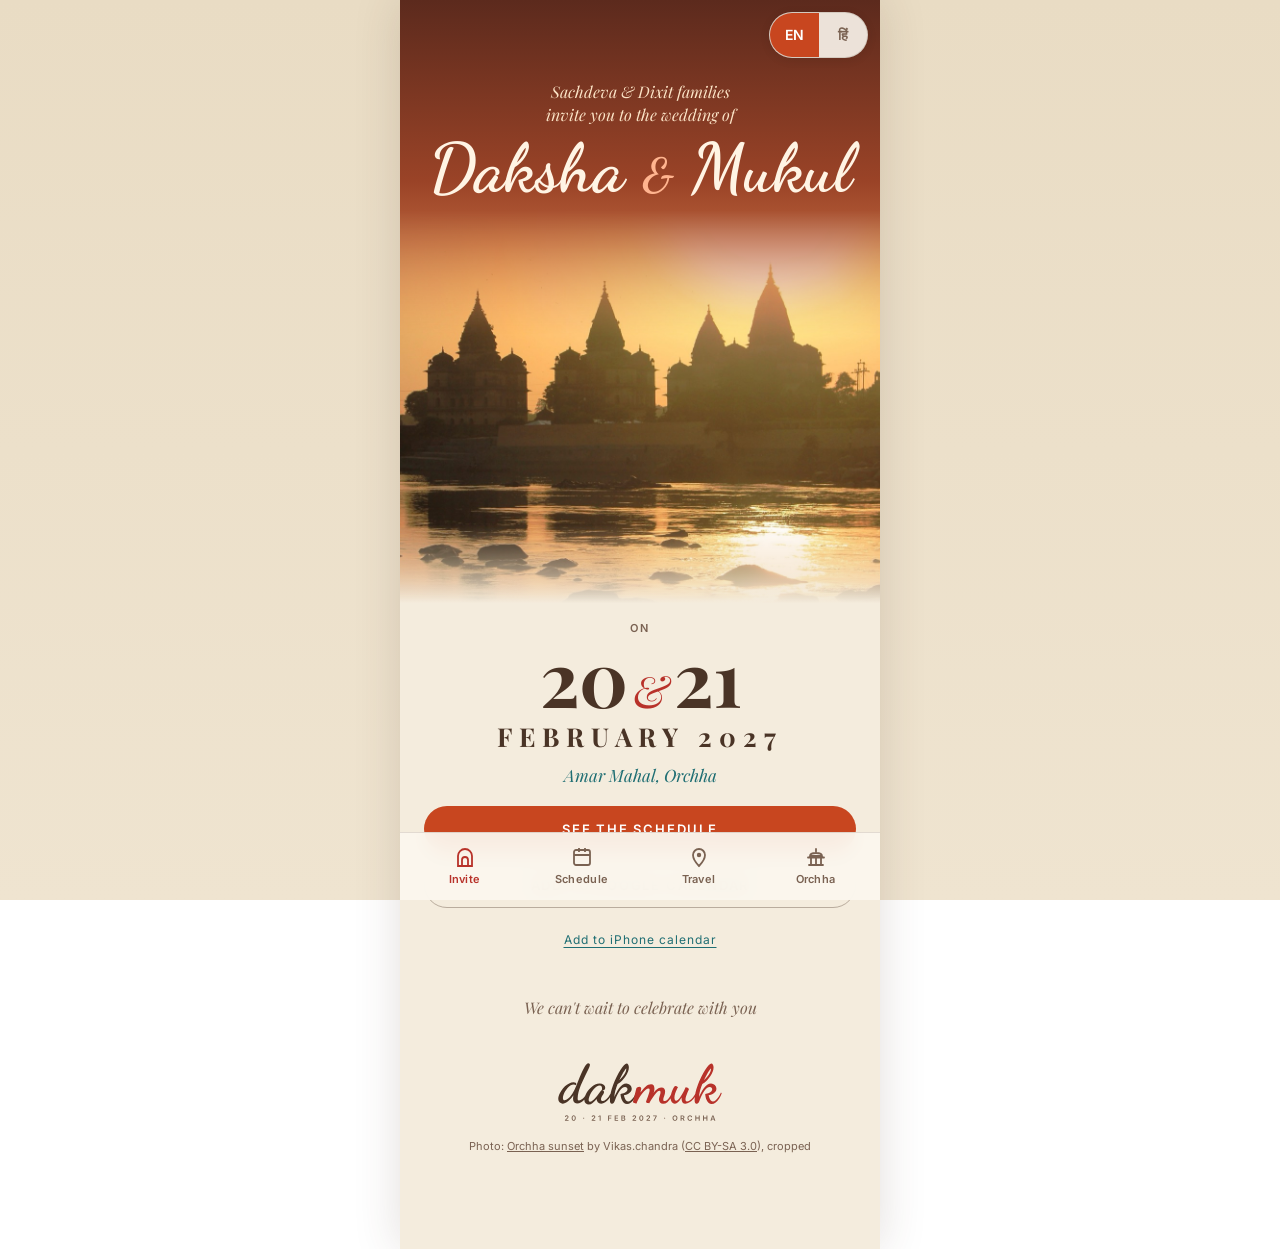
==== commit 05a6b9a4: "Invite fixes: scrolling language switch, button contrast, bigger tap targets; remove couple illustra" ====
--- a/index.html
+++ b/index.html
@@ -56,12 +56,6 @@
 
     <p class="closing-line">We can't wait to celebrate with you</p>
 
-    <!-- Daksha & Mukul in the grass -->
-    <div class="couple" id="couple">
-      <img src="/couple.jpg" alt="Daksha and Mukul lying in the grass — illustration by Daksha" />
-      <p class="couple-hint">tap us ♥</p>
-    </div>
-
     <footer class="footer">
       <img class="logo" src="/assets/logo-lockup.svg" alt="dakmuk — 20 · 21 Feb 2027 · Orchha" width="170" height="64" />
       <p class="photo-credit">Photo: <a href="https://commons.wikimedia.org/wiki/File:Orchha_sunset.jpg" target="_blank" rel="noopener">Orchha sunset</a> by Vikas.chandra (<a href="https://creativecommons.org/licenses/by-sa/3.0/" target="_blank" rel="noopener">CC BY-SA 3.0</a>), cropped</p>
--- a/assets/site.css
+++ b/assets/site.css
@@ -9,6 +9,7 @@
   --ink: #4a3426;
   --ink-soft: #7a6252;
   --palash: #e4572e;
+  --palash-deep: #c8461f; /* palash dark enough for white button text */
   --sindoor: #b8322a;
   --peacock: #1f6e73;
   --mustard-wash: #f7e6ad;
@@ -76,12 +77,12 @@
 }
 .btn:active { opacity: 0.75; }
 .btn:focus-visible, .tab:focus-visible, .text-link:focus-visible { outline: 2px solid var(--peacock); outline-offset: 3px; }
-.btn-fill { background: var(--palash); color: #fff; }
+.btn-fill { background: var(--palash-deep); color: #fff; }
 .btn-line { background: transparent; border-color: rgba(74, 52, 38, 0.35); color: var(--ink); }
 .text-link {
   background: none; border: none; cursor: pointer; justify-self: center;
   font-family: var(--sans); font-size: 12px; letter-spacing: 1px; color: var(--peacock);
-  text-decoration: underline; text-underline-offset: 3px; padding: 4px;
+  text-decoration: underline; text-underline-offset: 3px; padding: 14px 16px;
 }
 
 /* ── Bottom tab bar ── */
@@ -100,7 +101,7 @@
   color: var(--ink-soft); padding: 4px 0;
 }
 .tab svg { width: 24px; height: 24px; }
-.tab[aria-current="page"] { color: var(--palash); }
+.tab[aria-current="page"] { color: var(--sindoor); }
 
 /* ── Falling palash petals ── */
 .petals { position: fixed; inset: 0; pointer-events: none; z-index: 5; overflow: hidden; }
@@ -153,20 +154,11 @@
 .place { font-style: italic; color: var(--peacock); font-size: 17px; margin-top: 6px; }
 
 .closing-line { text-align: center; font-style: italic; font-size: 16px; color: var(--ink-soft); padding: 36px 24px 8px; }
-.couple { position: relative; cursor: pointer; }
-.couple img {
-  width: 100%;
-  -webkit-mask-image: linear-gradient(180deg, transparent 0%, black 20%, black 86%, transparent 100%);
-  mask-image: linear-gradient(180deg, transparent 0%, black 20%, black 86%, transparent 100%);
-}
-.couple-hint { position: absolute; bottom: 12px; left: 0; right: 0; text-align: center; font-style: italic; font-size: 11px; color: rgba(255, 255, 255, 0.8); pointer-events: none; }
-.heart { position: absolute; font-size: 18px; pointer-events: none; z-index: 6; animation: floatUp 1.2s ease-out forwards; }
-@keyframes floatUp { from { transform: translateY(0) scale(0.7); opacity: 1; } to { transform: translateY(-80px) scale(1.5); opacity: 0; } }
 
 /* ── Schedule ── */
 .day { margin: 0 18px; }
 .day .arch { display: block; width: 100%; height: 44px; }
-.day-body { padding: 0 18px 12px; border-radius: 0 0 12px 12px; margin-top: -1px; }
+.day-body { padding: 0 14px 16px; border-radius: 0 0 12px 12px; margin-top: -1px; }
 .day-one .arch { fill: var(--mustard-wash); }
 .day-one .day-body { background: var(--mustard-wash); }
 .day-two .arch { fill: var(--sindoor-wash); }
@@ -174,9 +166,36 @@
 .day-label { text-align: center; font-family: var(--sans); font-size: 11px; font-weight: 700; letter-spacing: 2px; text-transform: uppercase; color: var(--sindoor); margin-top: -14px; position: relative; }
 .day-date { text-align: center; font-weight: 700; font-size: 21px; margin: 2px 0 8px; }
 .event-list { list-style: none; }
-.event { display: flex; justify-content: space-between; align-items: baseline; gap: 12px; padding: 10px 2px; border-top: 1px solid var(--rule); }
+.event { padding: 12px 2px; border-top: 1px solid var(--rule); }
 .event-name { font-size: 19px; }
-.event-time { font-family: var(--sans); font-size: 12px; color: var(--ink-soft); white-space: nowrap; }
+.countdown { font-family: var(--sans); font-size: 13px; font-weight: 600; color: var(--peacock); margin-top: 6px; }
+
+/* Theme colour per day: dashed placeholder dots until colours are chosen */
+.ev-theme { font-family: var(--sans); font-size: 14px; line-height: 1.45; color: var(--ink-soft); margin-top: 4px; }
+.ev-theme .dots { vertical-align: -1px; margin-right: 3px; }
+/* One card per event (Day 1) or for the whole wedding day (Day 2). The band across the top
+   shows the theme colours once chosen (set --c1 / --c2 on the card); until then it's a sand stripe. */
+.ev-card { background: var(--whitewash); border: 1px solid var(--rule); border-radius: 12px; overflow: hidden; margin-top: 12px; }
+.ev-band {
+  height: 10px;
+  background: linear-gradient(90deg, var(--c1, transparent) 50%, var(--c2, transparent) 50%),
+    repeating-linear-gradient(45deg, rgba(201, 163, 106, 0.5) 0 6px, rgba(201, 163, 106, 0.18) 6px 12px);
+}
+.ev-card-body { padding: 12px 14px 14px; }
+.ev-card h3.event-name { font-size: 21px; font-weight: 400; }
+.ev-card .event-list { margin-top: 6px; }
+.ev-card .event:first-child { border-top: 0; }
+.ev-card .event { padding: 10px 0; }
+.ev-theme em { font-style: italic; }
+.dots { display: inline-flex; gap: 3px; }
+.dot { width: 12px; height: 12px; border-radius: 50%; background: var(--c); box-shadow: inset 0 0 0 1px rgba(74, 52, 38, 0.2); }
+.dot-ph { background: transparent; box-shadow: none; border: 1.5px dashed rgba(74, 52, 38, 0.45); }
+
+
+
+.btn-wa { background: var(--peacock); color: #fff; }
+
+.ev-note { font-family: var(--sans); font-size: 14px; line-height: 1.45; color: var(--ink-soft); margin-top: 2px; }
 .frieze { margin: 16px 18px; height: 40px; border-radius: 6px; background: url(/assets/img/frieze.jpg) center / cover; }
 
 /* ── Travel ── */
@@ -252,9 +271,9 @@
 .chip-wiki { color: var(--peacock); border: 1px solid rgba(31, 110, 115, 0.35); }
 .chip-map { color: var(--sindoor); border: 1px solid rgba(184, 50, 42, 0.35); }
 
-/* ── Language switch (EN | हिं) ── */
+/* ── Language switch (EN | हिं): scrolls away with the page so it never covers content ── */
 .lang-switch {
-  position: fixed; z-index: 25;
+  position: absolute; z-index: 25;
   top: calc(env(safe-area-inset-top, 0px) + 12px);
   right: max(12px, calc(50% - 240px + 12px));
   display: flex; border-radius: 999px; overflow: hidden;
@@ -265,10 +284,11 @@
 }
 .lang-switch a {
   font-family: 'Inter', 'Noto Sans Devanagari', system-ui, sans-serif;
-  font-size: 13px; font-weight: 600; text-decoration: none;
-  color: var(--ink-soft); padding: 6px 12px; line-height: 1.2;
-}
-.lang-switch a[aria-current="true"] { background: var(--palash); color: #fff; }
+  font-size: 14px; font-weight: 600; text-decoration: none;
+  color: var(--ink-soft); padding: 0 15px; line-height: 1.2;
+  min-height: 44px; min-width: 48px; display: flex; align-items: center; justify-content: center;
+}
+.lang-switch a[aria-current="true"] { background: var(--palash-deep); color: #fff; }
 .lang-switch a:focus-visible { outline: 2px solid var(--peacock); outline-offset: -2px; }
 
 /* ── Hindi pages: Devanagari faces, no letter-spacing (it breaks the shirorekha) ── */
@@ -290,5 +310,6 @@
 html[lang="hi"] .script-title { line-height: 1.2; }
 html[lang="hi"] .section-title { font-size: 32px; }
 html[lang="hi"] .date-month { font-size: clamp(22px, 6.5vw, 28px); }
-html[lang="hi"] :is(.place, .note, .closing-line) { font-style: normal; }
+html[lang="hi"] :is(.place, .note, .closing-line, .ev-theme em) { font-style: normal; }
+html[lang="hi"] .ev-note { font-size: 15px; }
 html[lang="hi"] .prose { font-size: 18px; line-height: 1.8; }
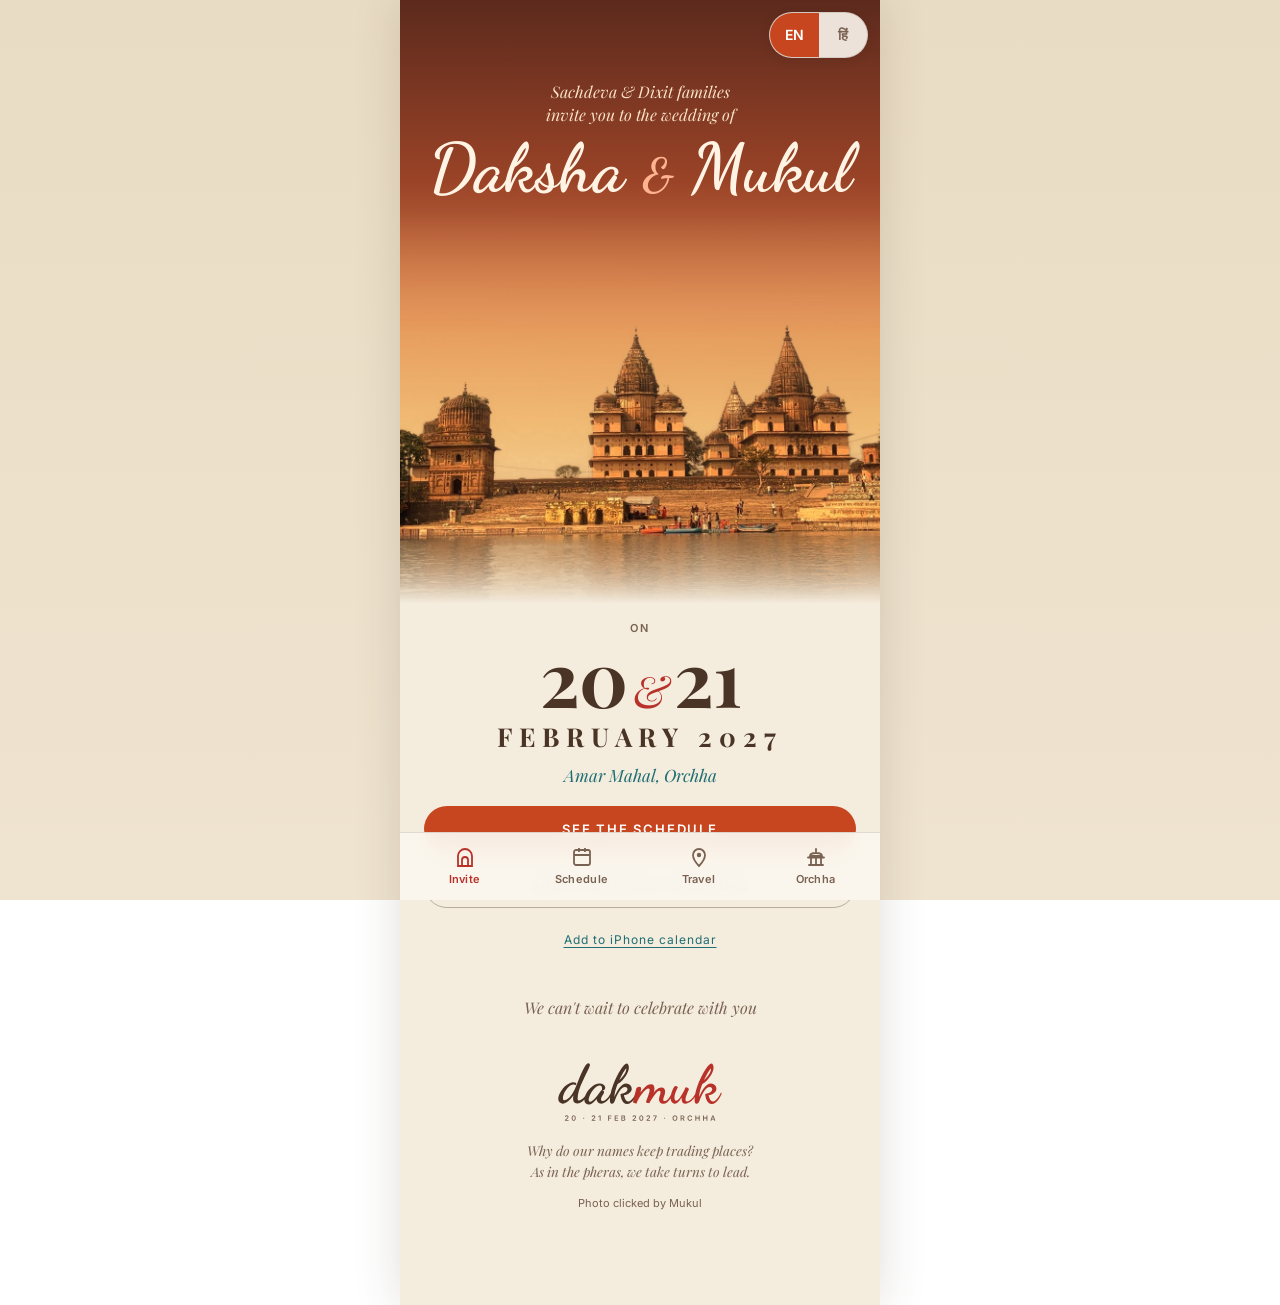
==== commit ca60fc40: "Invite: names take turns to lead; own photo for hero and preview cards The two names on the invite t" ====
--- a/index.html
+++ b/index.html
@@ -9,7 +9,7 @@
   <meta property="og:description" content="Sachdeva & Dixit families invite you — 20 & 21 February 2027, Amar Mahal, Orchha" />
   <meta property="og:type" content="website" />
   <meta property="og:url" content="https://dakmuk.in/" />
-  <meta property="og:image" content="https://dakmuk.in/assets/img/og-chhatris.jpg" />
+  <meta property="og:image" content="https://dakmuk.in/assets/img/og-invite.jpg" />
   <meta property="og:image:width" content="1200" />
   <meta property="og:image:height" content="630" />
   <meta name="theme-color" content="#5c2a1d" />
@@ -37,7 +37,7 @@
     <!-- Dusk over the chhatris -->
     <header class="hero">
       <p class="invite-line rise">Sachdeva &amp; Dixit families<br>invite you to the wedding of</p>
-      <h1 class="names rise rise-2">Daksha <span>&amp;</span> Mukul</h1>
+      <h1 class="names rise rise-2" data-turns><span class="nm">Daksha</span> <span class="amp">&amp;</span> <span class="nm">Mukul</span></h1>
     </header>
 
     <!-- Date -->
@@ -58,7 +58,8 @@
 
     <footer class="footer">
       <img class="logo" src="/assets/logo-lockup.svg" alt="dakmuk — 20 · 21 Feb 2027 · Orchha" width="170" height="64" />
-      <p class="photo-credit">Photo: <a href="https://commons.wikimedia.org/wiki/File:Orchha_sunset.jpg" target="_blank" rel="noopener">Orchha sunset</a> by Vikas.chandra (<a href="https://creativecommons.org/licenses/by-sa/3.0/" target="_blank" rel="noopener">CC BY-SA 3.0</a>), cropped</p>
+      <p class="turns-note">Why do our names keep trading places?<br>As in the pheras, we take turns to lead.</p>
+      <p class="photo-credit">Photo clicked by Mukul</p>
     </footer>
   </main>
 
--- a/assets/site.css
+++ b/assets/site.css
@@ -145,7 +145,10 @@
 .hero > * { position: relative; }
 .hero .invite-line { font-style: italic; font-size: clamp(14px, 4vw, 16px); line-height: 1.45; color: #fbe3c6; }
 .hero .names { font-family: var(--script); font-weight: 700; font-size: clamp(54px, 16vw, 68px); line-height: 0.95; }
-.hero .names span { color: #ffb48f; font-size: 0.68em; }
+.hero .names .amp { color: #ffb48f; font-size: 0.68em; display: inline-block; }
+/* The two names take turns to lead (see site.js); inline-block so each can travel on its own */
+.hero .names .nm { display: inline-block; will-change: transform; }
+.hero .names[data-turns] { cursor: pointer; -webkit-tap-highlight-color: transparent; }
 
 .date-block { text-align: center; padding: 18px 20px 0; display: grid; gap: 4px; }
 .date-big { font-weight: 700; font-size: clamp(60px, 18vw, 76px); line-height: 1; letter-spacing: -1px; }
@@ -181,6 +184,19 @@
   background: linear-gradient(90deg, var(--c1, transparent) 50%, var(--c2, transparent) 50%),
     repeating-linear-gradient(45deg, rgba(201, 163, 106, 0.5) 0 6px, rgba(201, 163, 106, 0.18) 6px 12px);
 }
+/* Hairline under the band so pale theme colours (Haldi's off-white) still read against the card */
+.ev-band { box-shadow: inset 0 -1px 0 var(--rule); }
+/* Sangeet: dark and glittery — a night-sky band scattered with gold and silver specks */
+.ev-glitter .ev-band {
+  box-shadow: none;
+  background:
+    radial-gradient(circle, #fff 0 0.6px, transparent 1.1px) 7px 1px / 23px 10px,
+    radial-gradient(circle, #f6dc8c 0 0.8px, transparent 1.3px) 0 0 / 15px 10px,
+    radial-gradient(circle, #d9b45a 0 0.7px, transparent 1.2px) 4px 2px / 19px 10px,
+    radial-gradient(circle, #fff3c4 0 0.5px, transparent 1px) 11px -2px / 29px 10px,
+    linear-gradient(90deg, #17131f, #2b2142 50%, #17131f);
+}
+.dot.dot-glitter { background: linear-gradient(135deg, #f8e7a8 0%, #c9973a 35%, #fff6d2 55%, #b8862f 100%); }
 .ev-card-body { padding: 12px 14px 14px; }
 .ev-card h3.event-name { font-size: 21px; font-weight: 400; }
 .ev-card .event-list { margin-top: 6px; }
@@ -228,9 +244,19 @@
 .photo-hero {
   position: relative;
   min-height: 300px; display: grid; align-content: end; gap: 2px; padding: 0 22px 22px; color: #fff4e4;
-  background: linear-gradient(180deg, rgba(30, 20, 15, 0.55) 0%, rgba(30, 20, 15, 0) 24%, rgba(30, 20, 15, 0) 30%, rgba(30, 20, 15, 0.72) 100%),
-    url(/assets/img/chhatris.jpg) center 40% / cover, #5c2a1d;
-}
+  background: url(/assets/img/chhatris.jpg) 56% 40% / cover, #5c2a1d;
+  overflow: hidden;
+}
+/* A short silent clip of the chhatris fades in over the photo, plays once and rests on its last frame */
+.hero-clip { position: absolute; inset: 0; width: 100%; height: 100%; object-fit: cover; object-position: 56% 40%; opacity: 0; transition: opacity 1.2s ease; pointer-events: none; }
+.hero-clip.on { opacity: 1; }
+/* Shade for the logo and title, above the photo and the clip */
+.photo-hero::after {
+  content: ''; position: absolute; inset: 0; pointer-events: none;
+  background: linear-gradient(180deg, rgba(30, 20, 15, 0.55) 0%, rgba(30, 20, 15, 0) 24%, rgba(30, 20, 15, 0) 30%, rgba(30, 20, 15, 0.72) 100%);
+}
+.photo-hero > :not(.hero-clip) { z-index: 1; }
+.photo-hero > :is(.kicker, .script-title) { position: relative; }
 .photo-hero .kicker { color: #fbe3c6; }
 .photo-hero .script-title { color: #fff4e4; font-size: clamp(54px, 16vw, 66px); }
 .prose { padding: 22px 22px 0; display: grid; gap: 14px; font-size: 17px; line-height: 1.65; }
@@ -247,6 +273,7 @@
 /* ── Footer ── */
 .footer { text-align: center; padding: 34px 20px 6px; display: grid; justify-items: center; }
 .footer .logo { width: 170px; height: auto; }
+.turns-note { margin-top: 16px; font-style: italic; font-size: 13.5px; line-height: 1.5; color: var(--ink-soft); }
 .photo-credit { margin-top: 14px; font-family: var(--sans); font-size: 11px; line-height: 1.5; color: var(--ink-soft); }
 .photo-credit a { color: var(--ink-soft); }
 
@@ -310,6 +337,6 @@
 html[lang="hi"] .script-title { line-height: 1.2; }
 html[lang="hi"] .section-title { font-size: 32px; }
 html[lang="hi"] .date-month { font-size: clamp(22px, 6.5vw, 28px); }
-html[lang="hi"] :is(.place, .note, .closing-line, .ev-theme em) { font-style: normal; }
+html[lang="hi"] :is(.place, .note, .closing-line, .ev-theme em, .turns-note) { font-style: normal; }
 html[lang="hi"] .ev-note { font-size: 15px; }
 html[lang="hi"] .prose { font-size: 18px; line-height: 1.8; }
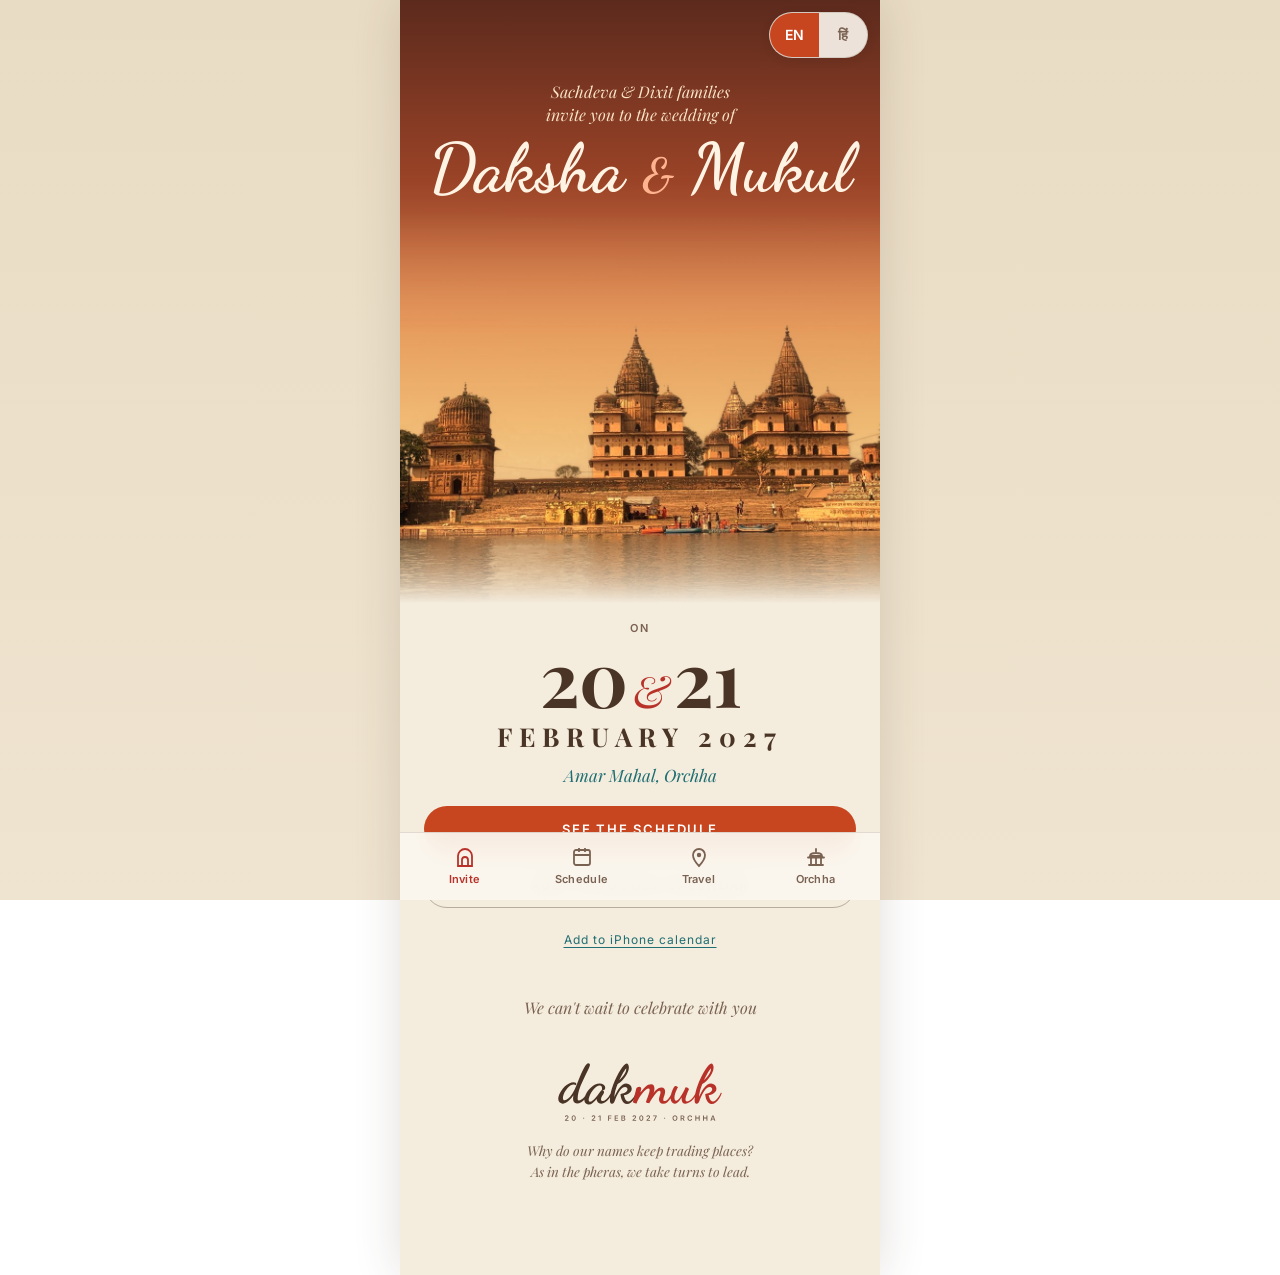
==== commit b28a09f3: "Remove the "clicked by Mukul" photo credits Drop the credit line from the invite pages; the Orchha p" ====
--- a/index.html
+++ b/index.html
@@ -59,7 +59,6 @@
     <footer class="footer">
       <img class="logo" src="/assets/logo-lockup.svg" alt="dakmuk — 20 · 21 Feb 2027 · Orchha" width="170" height="64" />
       <p class="turns-note">Why do our names keep trading places?<br>As in the pheras, we take turns to lead.</p>
-      <p class="photo-credit">Photo clicked by Mukul</p>
     </footer>
   </main>
 
--- a/assets/site.css
+++ b/assets/site.css
@@ -196,12 +196,19 @@
     radial-gradient(circle, #fff3c4 0 0.5px, transparent 1px) 11px -2px / 29px 10px,
     linear-gradient(90deg, #17131f, #2b2142 50%, #17131f);
 }
+/* Wedding day: no theme, pastels suggested — five soft stripes */
+.ev-pastel .ev-band { background: linear-gradient(90deg, #f6c9cf 0% 20%, #f9e2b0 20% 40%, #cfe6d0 40% 60%, #cfdff2 60% 80%, #dccfee 80% 100%); }
 .dot.dot-glitter { background: linear-gradient(135deg, #f8e7a8 0%, #c9973a 35%, #fff6d2 55%, #b8862f 100%); }
 .ev-card-body { padding: 12px 14px 14px; }
 .ev-card h3.event-name { font-size: 21px; font-weight: 400; }
+/* Event name with its time on the right */
+.ev-head { display: flex; align-items: baseline; justify-content: space-between; gap: 12px; }
+.ev-time { font-family: var(--sans); font-size: 13px; font-weight: 600; color: var(--peacock); white-space: nowrap; }
+/* An event with no theme colour: a quiet sand band instead of the "to be announced" stripes */
+.ev-plain .ev-band { background: rgba(201, 163, 106, 0.4); }
 .ev-card .event-list { margin-top: 6px; }
 .ev-card .event:first-child { border-top: 0; }
-.ev-card .event { padding: 10px 0; }
+.ev-card .event { padding: 10px 0; display: flex; align-items: baseline; justify-content: space-between; gap: 12px; }
 .ev-theme em { font-style: italic; }
 .dots { display: inline-flex; gap: 3px; }
 .dot { width: 12px; height: 12px; border-radius: 50%; background: var(--c); box-shadow: inset 0 0 0 1px rgba(74, 52, 38, 0.2); }
@@ -247,15 +254,12 @@
   background: url(/assets/img/chhatris.jpg) 56% 40% / cover, #5c2a1d;
   overflow: hidden;
 }
-/* A short silent clip of the chhatris fades in over the photo, plays once and rests on its last frame */
-.hero-clip { position: absolute; inset: 0; width: 100%; height: 100%; object-fit: cover; object-position: 56% 40%; opacity: 0; transition: opacity 1.2s ease; pointer-events: none; }
-.hero-clip.on { opacity: 1; }
-/* Shade for the logo and title, above the photo and the clip */
+/* Shade for the logo and title, above the photo */
 .photo-hero::after {
   content: ''; position: absolute; inset: 0; pointer-events: none;
   background: linear-gradient(180deg, rgba(30, 20, 15, 0.55) 0%, rgba(30, 20, 15, 0) 24%, rgba(30, 20, 15, 0) 30%, rgba(30, 20, 15, 0.72) 100%);
 }
-.photo-hero > :not(.hero-clip) { z-index: 1; }
+.photo-hero > * { z-index: 1; }
 .photo-hero > :is(.kicker, .script-title) { position: relative; }
 .photo-hero .kicker { color: #fbe3c6; }
 .photo-hero .script-title { color: #fff4e4; font-size: clamp(54px, 16vw, 66px); }
@@ -340,3 +344,8 @@
 html[lang="hi"] :is(.place, .note, .closing-line, .ev-theme em, .turns-note) { font-style: normal; }
 html[lang="hi"] .ev-note { font-size: 15px; }
 html[lang="hi"] .prose { font-size: 18px; line-height: 1.8; }
+
+/* Fixed line heights in page headers, so content below (the Travel map) does not jump when web fonts load */
+.page-head .kicker { line-height: 13px; }
+.page-head .place { line-height: 23px; }
+html[lang="hi"] .page-head .kicker { line-height: 17px; }
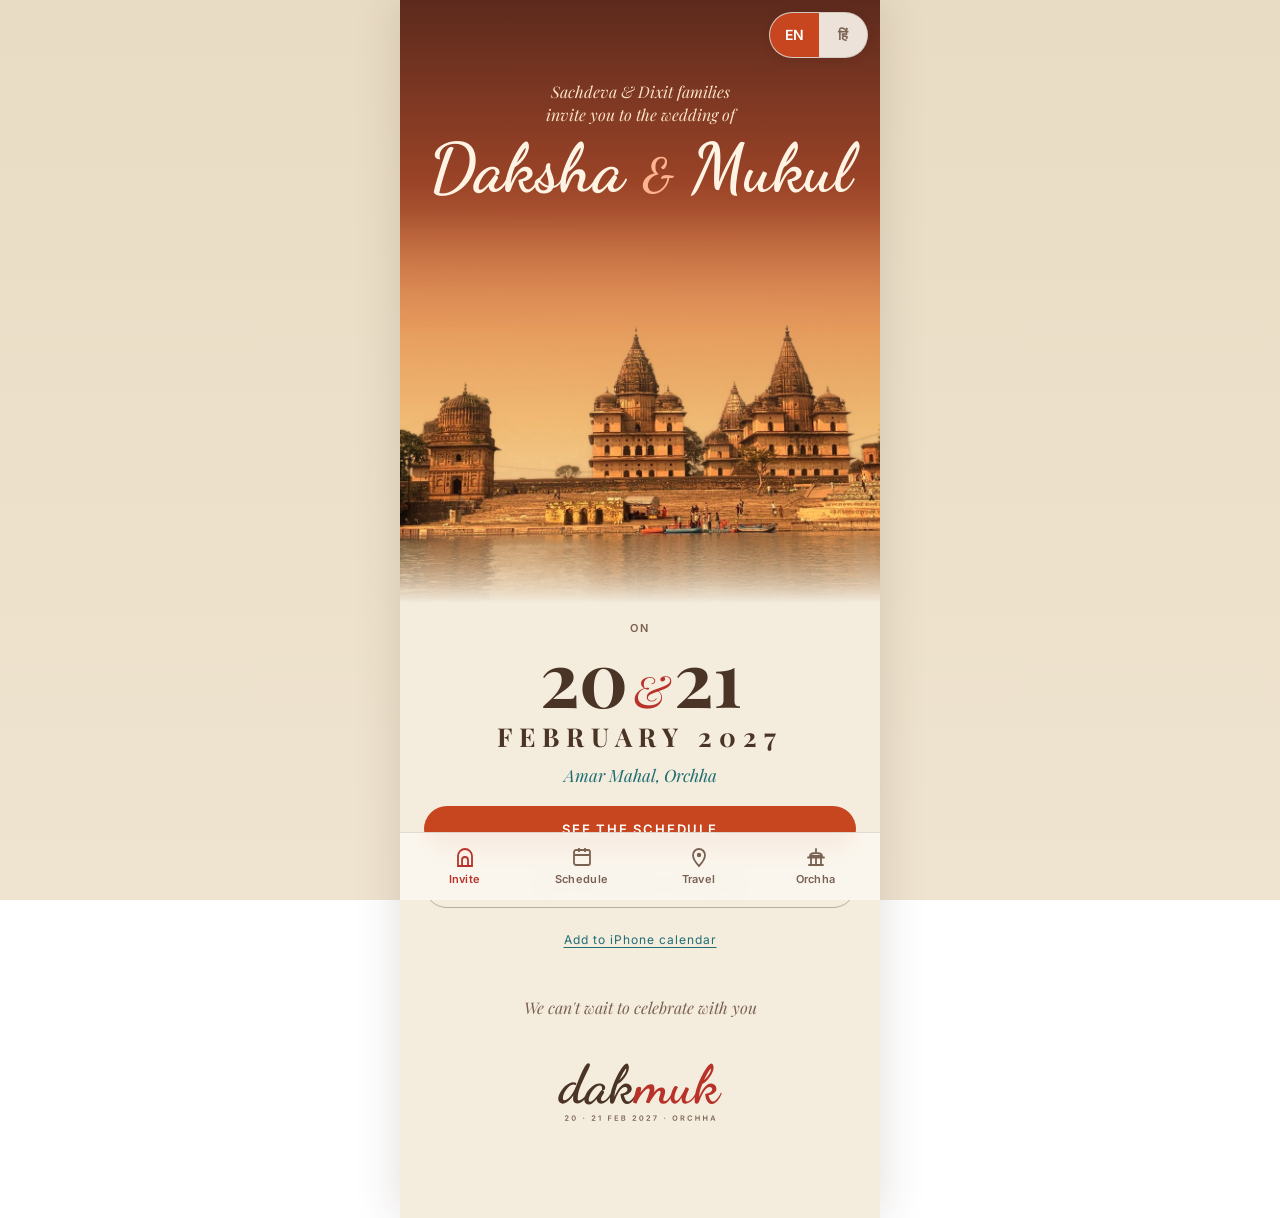
==== commit 5abf772a: "Invite: remove the footnote about the names trading places The names still take turns; only the expl" ====
--- a/index.html
+++ b/index.html
@@ -58,7 +58,6 @@
 
     <footer class="footer">
       <img class="logo" src="/assets/logo-lockup.svg" alt="dakmuk — 20 · 21 Feb 2027 · Orchha" width="170" height="64" />
-      <p class="turns-note">Why do our names keep trading places?<br>As in the pheras, we take turns to lead.</p>
     </footer>
   </main>
 
--- a/assets/site.css
+++ b/assets/site.css
@@ -277,7 +277,6 @@
 /* ── Footer ── */
 .footer { text-align: center; padding: 34px 20px 6px; display: grid; justify-items: center; }
 .footer .logo { width: 170px; height: auto; }
-.turns-note { margin-top: 16px; font-style: italic; font-size: 13.5px; line-height: 1.5; color: var(--ink-soft); }
 .photo-credit { margin-top: 14px; font-family: var(--sans); font-size: 11px; line-height: 1.5; color: var(--ink-soft); }
 .photo-credit a { color: var(--ink-soft); }
 
@@ -341,7 +340,7 @@
 html[lang="hi"] .script-title { line-height: 1.2; }
 html[lang="hi"] .section-title { font-size: 32px; }
 html[lang="hi"] .date-month { font-size: clamp(22px, 6.5vw, 28px); }
-html[lang="hi"] :is(.place, .note, .closing-line, .ev-theme em, .turns-note) { font-style: normal; }
+html[lang="hi"] :is(.place, .note, .closing-line, .ev-theme em) { font-style: normal; }
 html[lang="hi"] .ev-note { font-size: 15px; }
 html[lang="hi"] .prose { font-size: 18px; line-height: 1.8; }
 
